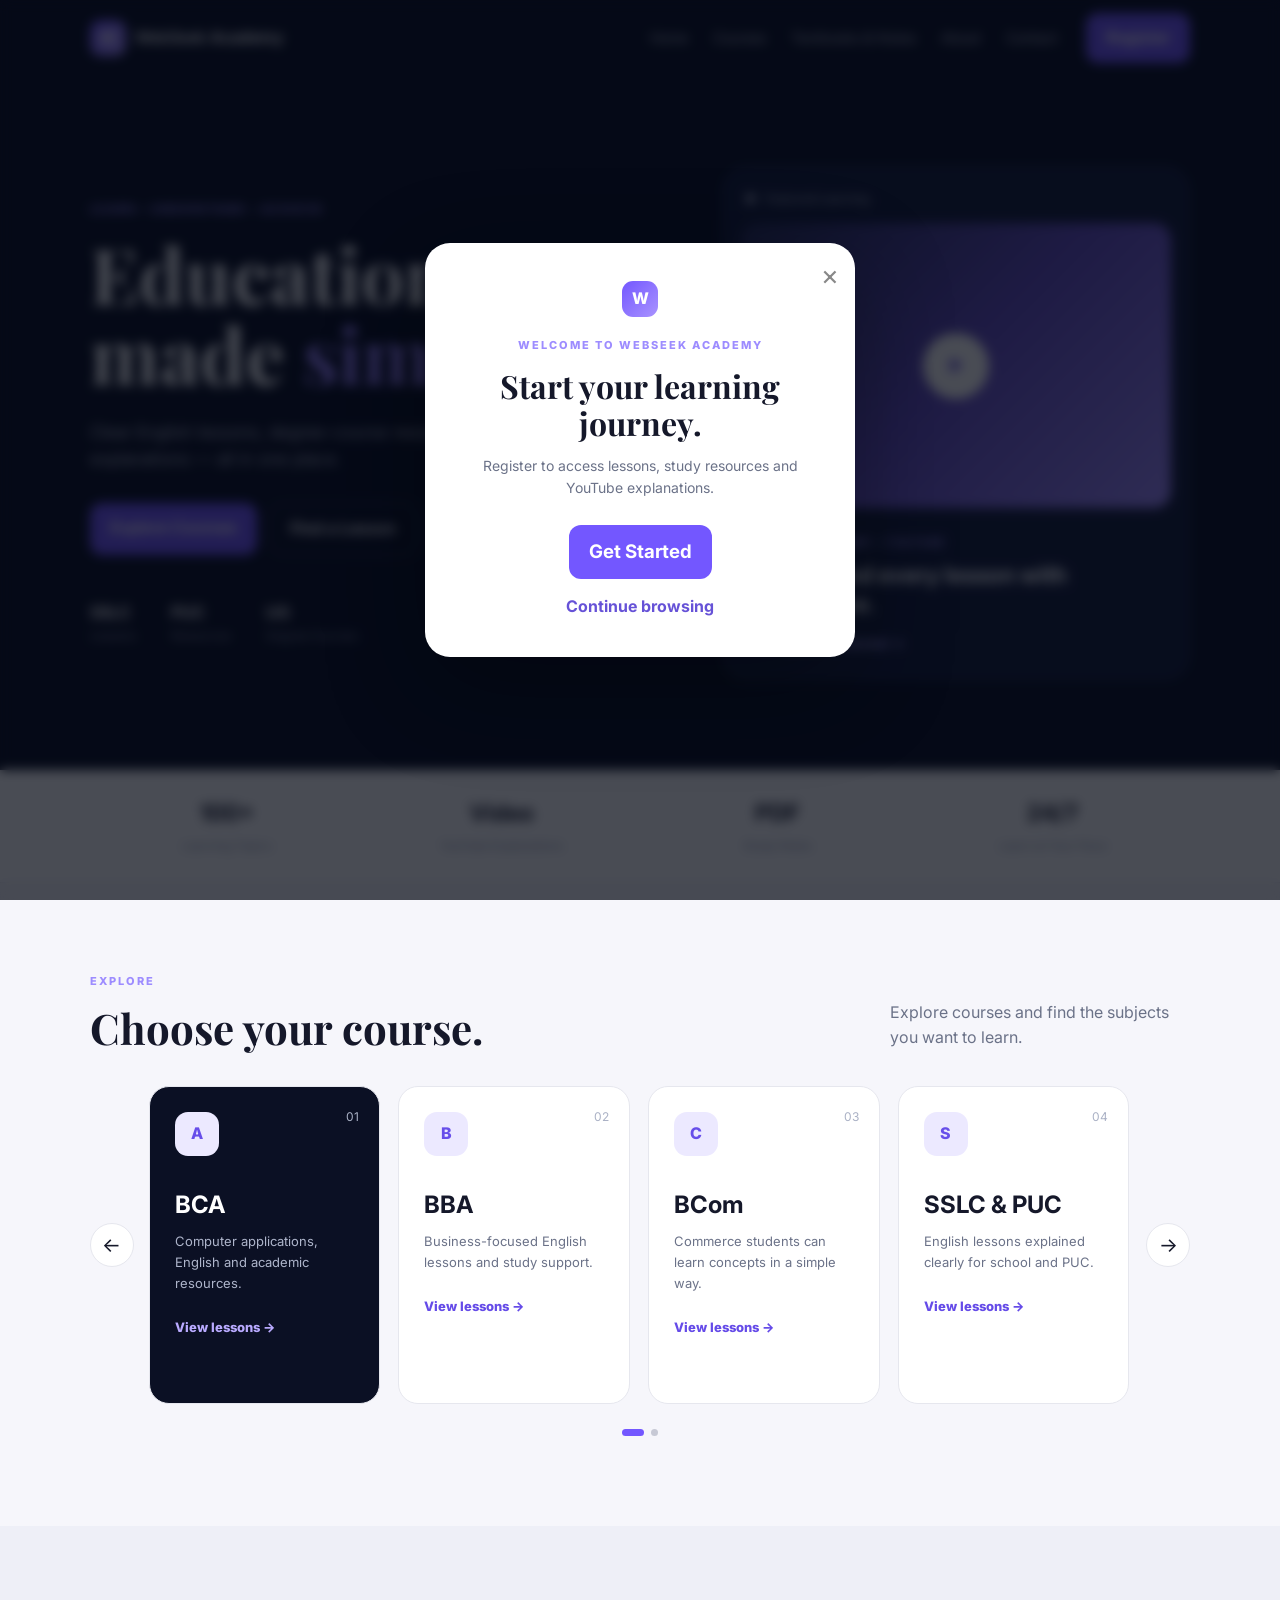
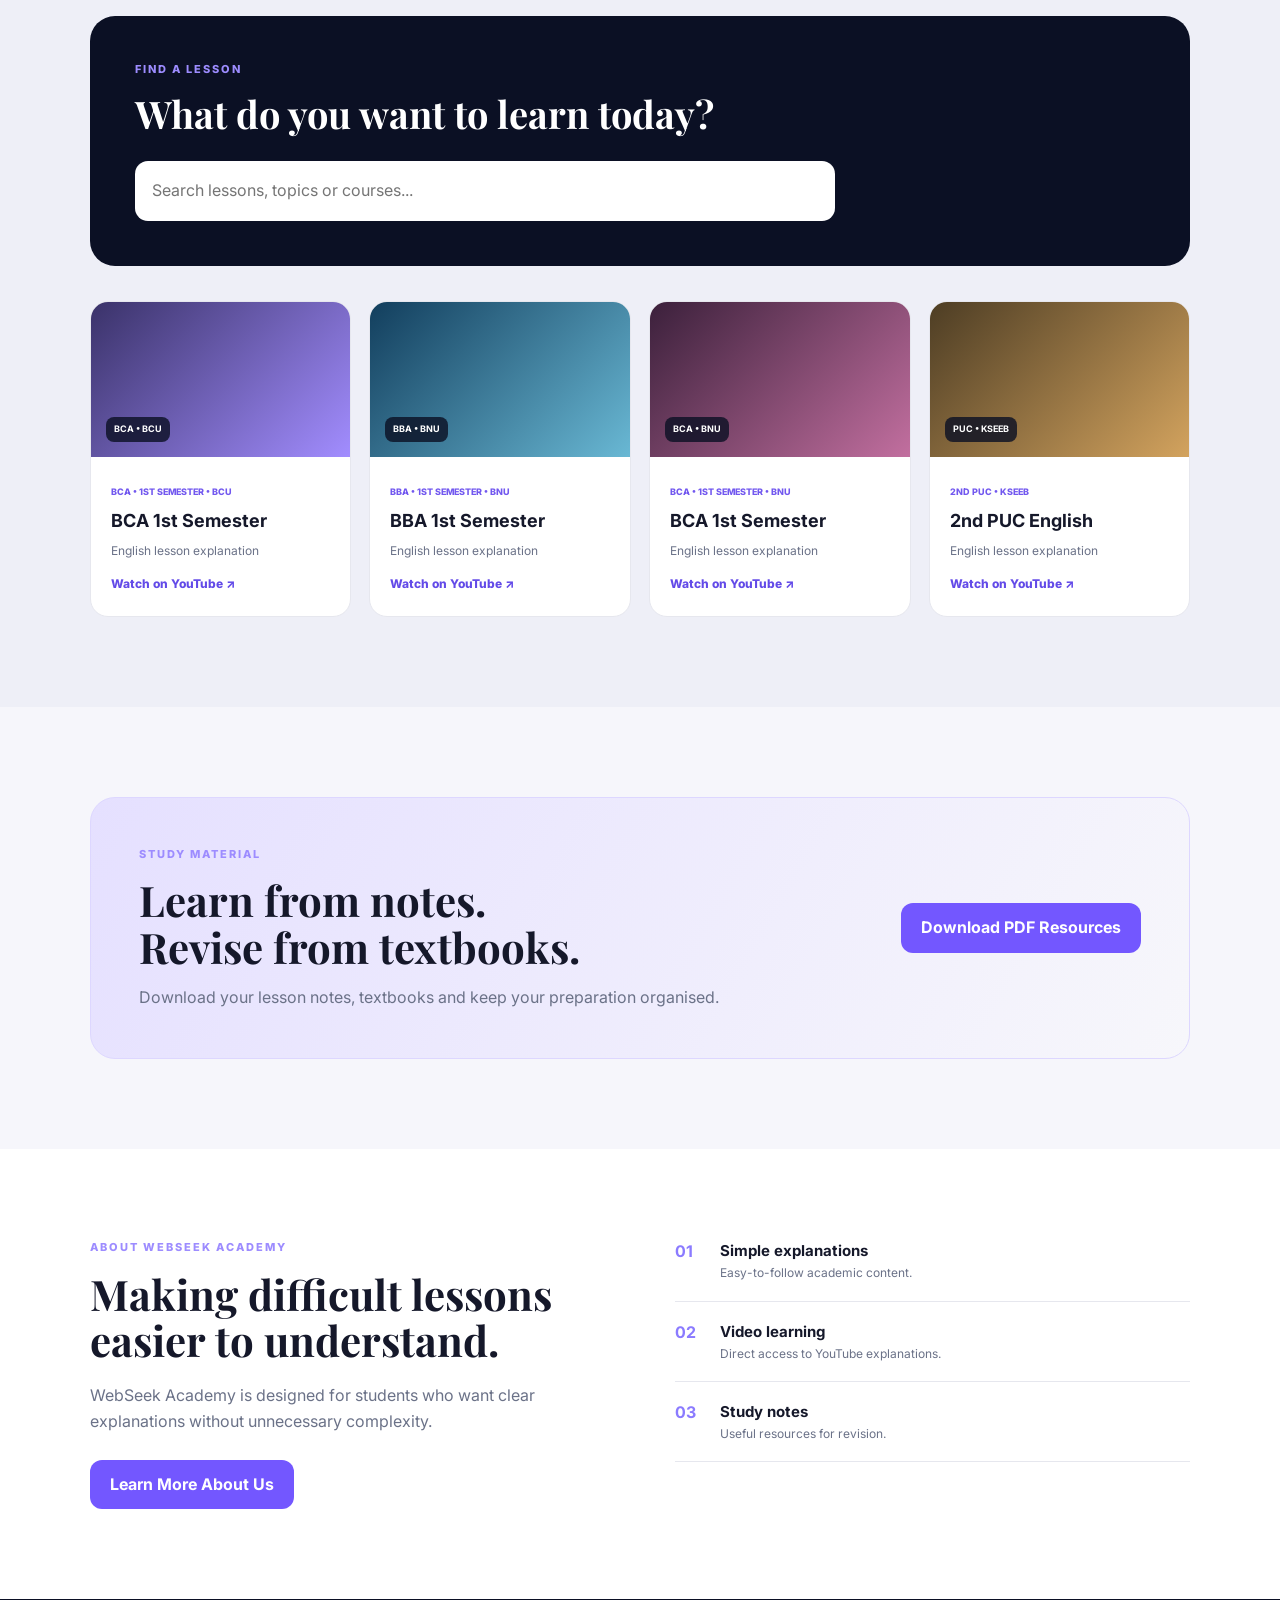
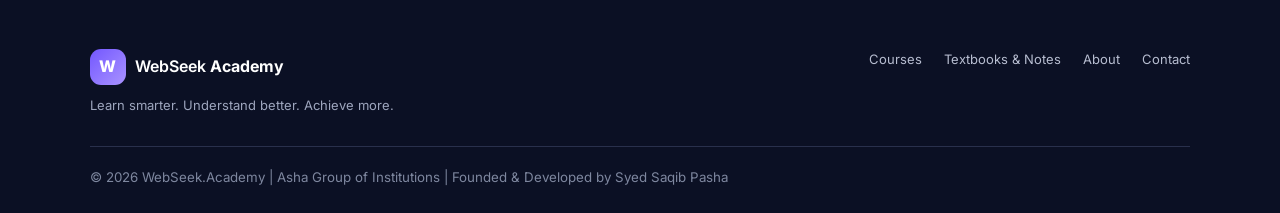
==== index.html @ 0ffb5d39 "added" ====
<!DOCTYPE html>
<html lang="en">
<head>
  <meta charset="UTF-8">
  <meta name="viewport" content="width=device-width, initial-scale=1.0">

  <title>WebSeek Academy | Learn Smarter</title>

  <meta
    name="description"
    content="WebSeek Academy - simplified English lessons, courses, notes and video explanations."
  >

  <link rel="preconnect" href="https://fonts.googleapis.com">
  <link rel="preconnect" href="https://fonts.gstatic.com" crossorigin>

  <link
    href="https://fonts.googleapis.com/css2?family=Inter:wght@400;500;600;700;800&family=Playfair+Display:wght@700&display=swap"
    rel="stylesheet"
  >

  <link rel="stylesheet" href="style.css">
</head>

<body>

  <!-- =========================
       REGISTRATION POPUP
  ========================== -->

  <div class="modal" id="registerModal">

    <div class="modal-box">

      <button class="close" id="closeModal">×</button>

      <div class="logo-mark modal-logo">W</div>

      <p class="eyebrow">WELCOME TO WEBSEEK ACADEMY</p>

      <h2>Start your learning journey.</h2>

      <p>
        Register to access lessons, study resources
        and YouTube explanations.
      </p>

     <a
    href="https://forms.gle/DsPG3nHi7dz6tWBp7"
    target="_blank"
    rel="noopener noreferrer"
    class="btn nav-btn"
    id="navRegister"
><h3>
    Get Started</h3>
</a>
<br>
      <button
        class="text-btn"
        id="continueBtn"
      >
        Continue browsing
      </button>

    </div>

  </div>


  <!-- =========================
       NAVBAR
  ========================== -->

  <header class="navbar">

    <a class="brand" href="index.html">

      <span class="logo-mark">W</span>

      <span>
        WebSeek <b>Academy</b>
      </span>

    </a>

    <nav id="nav">

      <a href="index.html">Home</a>

      <a href="course.html">Courses</a>

      <a href="textbook.html">Textbooks & Notes</a>

     

      <a href="about.html">About</a>

      <a href="contact.html">Contact</a>

    </nav>
<a
    href="https://forms.gle/DsPG3nHi7dz6tWBp7"
    target="_blank"
    rel="noopener noreferrer"
    class="btn nav-btn"
    id="navRegister"
>
    Register
</a>

    <button
      class="menu"
      id="menu"
      aria-label="Open menu"
    >
      ☰
    </button>

  </header>


  <!-- =========================
       HERO
  ========================== -->

  <main>

    <section class="hero" id="home">

      <div class="hero-content">

        <p class="eyebrow">
          LEARN • UNDERSTAND • ACHIEVE
        </p>

        <h1>
          Education made
          <span>simple.</span>
        </h1>

        <p class="hero-text">
          Clear English lessons, degree-course resources,
          notes and video explanations — all in one place.
        </p>

        <div class="actions">

          <a
            class="btn primary"
            href="course.html"
          >
            Explore Courses
          </a>

          <a
            class="btn secondary"
            href="#lessons"
          >
            Find a Lesson
          </a>

        </div>

        <div class="trust">

          <div>
            <b>SSLC</b>
            <small>Lessons</small>
          </div>

          <div>
            <b>PUC</b>
            <small>Resources</small>
          </div>

          <div>
            <b>UG</b>
            <small>Degree Courses</small>
          </div>

        </div>

      </div>


      <div class="feature">

        <div class="feature-top">
          ● &nbsp; Featured Learning
        </div>

        <div class="video">

          <a
            href="https://youtube.com/@webseek.academy"
            target="_blank"
            rel="noopener noreferrer"
            class="play-button"
          >
            ▶
          </a>

        </div>

        <div class="feature-info">

          <small>WEBSEEK ACADEMY • YOUTUBE</small>

          <h3>
            Understand every lesson
            with confidence.
          </h3>

          <a
            href="https://youtube.com/@webseek.academy"
            target="_blank"
            rel="noopener noreferrer"
          >
            Visit YouTube channel →
          </a>

        </div>

      </div>

    </section>


    <!-- =========================
         STATISTICS
    ========================== -->

    <section class="stats">

      <div>
        <b>100+</b>
        <small>Learning Topics</small>
      </div>

      <div>
        <b>Video</b>
        <small>YouTube Explanations</small>
      </div>

      <div>
        <b>PDF</b>
        <small>Study Notes</small>
      </div>

      <div>
        <b>24/7</b>
        <small>Learn at Your Pace</small>
      </div>

    </section>


    <!-- =========================
         COURSES
    ========================== -->

    <section class="section" id="courses">

      <div class="heading">

        <div>

          <p class="eyebrow">EXPLORE</p>

          <h2>Choose your course.</h2>

        </div>

        <p>
          Explore courses and find the subjects
          you want to learn.
        </p>

      </div>


      <div class="course-wrapper">

        <button
          class="slider-btn"
          id="coursePrev"
          aria-label="Previous courses"
        >
          ←
        </button>


        <div
          class="course-slider"
          id="courseSlider"
        >


          <!-- COURSE 1 -->

          <article class="card dark">

            <i>01</i>

            <div class="icon">A</div>

            <h3>BCA</h3>

            <p>
              Computer applications, English
              and academic resources.
            </p>

            <a href="#lessons">
              View lessons →
            </a>

          </article>


          <!-- COURSE 2 -->

          <article class="card">

            <i>02</i>

            <div class="icon">B</div>

            <h3>BBA</h3>

            <p>
              Business-focused English lessons
              and study support.
            </p>

            <a href="#lessons">
              View lessons →
            </a>

          </article>


          <!-- COURSE 3 -->

          <article class="card">

            <i>03</i>

            <div class="icon">C</div>

            <h3>BCom</h3>

            <p>
              Commerce students can learn
              concepts in a simple way.
            </p>

            <a href="#lessons">
              View lessons →
            </a>

          </article>


          <!-- COURSE 4 -->

          <article class="card">

            <i>04</i>

            <div class="icon">S</div>

            <h3>SSLC & PUC</h3>

            <p>
              English lessons explained clearly
              for school and PUC.
            </p>

            <a href="#lessons">
              View lessons →
            </a>

          </article>


          <!-- COURSE 5 -->

          <article class="card">

            <i>05</i>

            <div class="icon">B</div>

            <h3>BSc</h3>

            <p>
              Science degree English lessons
              and academic resources.
            </p>

            <a href="#lessons">
              View lessons →
            </a>

          </article>


          <!-- COURSE 6 -->

          <article class="card">

            <i>06</i>

            <div class="icon">A</div>

            <h3>BA</h3>

            <p>
              English lessons and useful
              resources for BA students.
            </p>

            <a href="#lessons">
              View lessons →
            </a>

          </article>


          <!-- COURSE 7 -->

          <article class="card">

            <i>07</i>

            <div class="icon">E</div>

            <h3>Degree English</h3>

            <p>
              Simplified English lessons for
              undergraduate students.
            </p>

            <a href="#lessons">
              View lessons →
            </a>

          </article>


          <!-- COURSE 8 -->

          <article class="card">

            <i>08</i>

            <div class="icon">C</div>

            <h3>Computer Science</h3>

            <p>
              Computer science concepts explained
              in a simple and practical way.
            </p>

            <a href="#lessons">
              View lessons →
            </a>

          </article>


        </div>


        <button
          class="slider-btn"
          id="courseNext"
          aria-label="Next courses"
        >
          →
        </button>

      </div>


      <div
        class="slider-dots"
        id="courseDots"
      ></div>

    </section>


    <!-- =========================
         LESSONS
    ========================== -->

    <section
      class="section search-section"
      id="lessons"
    >

      <div class="search-box">

        <p class="eyebrow">FIND A LESSON</p>

        <h2>
          What do you want to learn today?
        </h2>

        <input
          id="search"
          type="search"
          placeholder="Search lessons, topics or courses..."
        >

      </div>


      <div
        class="lesson-grid"
        id="lessonGrid"
      >


        <!-- LESSON 1 -->

        <article
          class="lesson"
          data-search="bca 1st semester bcu english"
        >

          <div class="thumb one">
            <b>BCA • BCU</b>
          </div>

          <div class="lesson-body">

            <small>BCA • 1ST SEMESTER • BCU</small>

            <h3>BCA 1st Semester</h3>

            <p>English lesson explanation</p>

            <button
              class="watch"
              data-url="https://youtu.be/IMhiLTQSR0o"
            >
              Watch on YouTube ↗
            </button>

          </div>

        </article>


        <!-- LESSON 2 -->

        <article
          class="lesson"
          data-search="bba 1st semester bnu english"
        >

          <div class="thumb two">
            <b>BBA • BNU</b>
          </div>

          <div class="lesson-body">

            <small>BBA • 1ST SEMESTER • BNU</small>

            <h3>BBA 1st Semester</h3>

            <p>English lesson explanation</p>

            <button
              class="watch"
              data-url="https://youtu.be/Vb0N055yg0I"
            >
              Watch on YouTube ↗
            </button>

          </div>

        </article>


        <!-- LESSON 3 -->

        <article
          class="lesson"
          data-search="bca 1st semester bnu english"
        >

          <div class="thumb three">
            <b>BCA • BNU</b>
          </div>

          <div class="lesson-body">

            <small>BCA • 1ST SEMESTER • BNU</small>

            <h3>BCA 1st Semester</h3>

            <p>English lesson explanation</p>

            <button
              class="watch"
              data-url="https://youtu.be/CpfjfRoqFe4"
            >
              Watch on YouTube ↗
            </button>

          </div>

        </article>


        <!-- LESSON 4 -->

        <article
          class="lesson"
          data-search="2nd puc kseeb english"
        >

          <div class="thumb four">
            <b>PUC • KSEEB</b>
          </div>

          <div class="lesson-body">

            <small>2ND PUC • KSEEB</small>

            <h3>2nd PUC English</h3>

            <p>English lesson explanation</p>

            <button
              class="watch"
              data-url="https://youtu.be/MWErKgxCLXE"
            >
              Watch on YouTube ↗
            </button>

          </div>

        </article>


        <!-- LESSON 5 -->

        <article
          class="lesson extra-lesson"
          data-search="bca bcu english lesson"
        >

          <div class="thumb one">
            <b>BCA • BCU</b>
          </div>

          <div class="lesson-body">

            <small>BCA • BCU</small>

            <h3>BCA English Lesson</h3>

            <p>Lesson explanation</p>

            <button
              class="watch"
              data-url="PASTE-YOUR-YOUTUBE-LINK-HERE"
            >
              Watch on YouTube ↗
            </button>

          </div>

        </article>


        <!-- LESSON 6 -->

        <article
          class="lesson extra-lesson"
          data-search="bba bnu english lesson"
        >

          <div class="thumb two">
            <b>BBA • BNU</b>
          </div>

          <div class="lesson-body">

            <small>BBA • BNU</small>

            <h3>BBA English Lesson</h3>

            <p>Lesson explanation</p>

            <button
              class="watch"
              data-url="PASTE-YOUR-YOUTUBE-LINK-HERE"
            >
              Watch on YouTube ↗
            </button>

          </div>

        </article>


        <!-- LESSON 7 -->

        <article
          class="lesson extra-lesson"
          data-search="bca bnu english lesson"
        >

          <div class="thumb three">
            <b>BCA • BNU</b>
          </div>

          <div class="lesson-body">

            <small>BCA • BNU</small>

            <h3>BCA English Lesson</h3>

            <p>Lesson explanation</p>

            <button
              class="watch"
              data-url="PASTE-YOUR-YOUTUBE-LINK-HERE"
            >
              Watch on YouTube ↗
            </button>

          </div>

        </article>


        <!-- LESSON 8 -->

        <article
          class="lesson extra-lesson"
          data-search="bcom commerce english"
        >

          <div class="thumb four">
            <b>BCOM</b>
          </div>

          <div class="lesson-body">

            <small>BCOM • ENGLISH</small>

            <h3>BCom English Lesson</h3>

            <p>Commerce English explanation</p>

            <button
              class="watch"
              data-url="PASTE-YOUR-YOUTUBE-LINK-HERE"
            >
              Watch on YouTube ↗
            </button>

          </div>

        </article>


        <!-- LESSON 9 -->

        <article
          class="lesson extra-lesson"
          data-search="sslc kseeb english lesson"
        >

          <div class="thumb one">
            <b>SSLC</b>
          </div>

          <div class="lesson-body">

            <small>SSLC • KSEEB</small>

            <h3>SSLC English Lesson</h3>

            <p>English lesson explanation</p>

            <button
              class="watch"
              data-url="PASTE-YOUR-YOUTUBE-LINK-HERE"
            >
              Watch on YouTube ↗
            </button>

          </div>

        </article>


        <!-- LESSON 10 -->

        <article
          class="lesson extra-lesson"
          data-search="puc kseeb english"
        >

          <div class="thumb two">
            <b>PUC</b>
          </div>

          <div class="lesson-body">

            <small>PUC • KSEEB</small>

            <h3>PUC English Lesson</h3>

            <p>Prose and poetry explanation</p>

            <button
              class="watch"
              data-url="PASTE-YOUR-YOUTUBE-LINK-HERE"
            >
              Watch on YouTube ↗
            </button>

          </div>

        </article>


        <!-- LESSON 11 -->

        <article
          class="lesson extra-lesson"
          data-search="degree english communication skills"
        >

          <div class="thumb three">
            <b>DEGREE</b>
          </div>

          <div class="lesson-body">

            <small>DEGREE • ENGLISH</small>

            <h3>Communication Skills</h3>

            <p>Concept explanation</p>

            <button
              class="watch"
              data-url="PASTE-YOUR-YOUTUBE-LINK-HERE"
            >
              Watch on YouTube ↗
            </button>

          </div>

        </article>


        <!-- LESSON 12 -->

        <article
          class="lesson extra-lesson"
          data-search="degree english poetry bca bba bcom"
        >

          <div class="thumb four">
            <b>ENGLISH</b>
          </div>

          <div class="lesson-body">

            <small>DEGREE • ENGLISH</small>

            <h3>English Poetry</h3>

            <p>Poem explanation</p>

            <button
              class="watch"
              data-url="PASTE-YOUR-YOUTUBE-LINK-HERE"
            >
              Watch on YouTube ↗
            </button>

          </div>

        </article>


      </div>


      <p
        class="no-results"
        id="noResults"
      >
        No lesson found. Try another search.
      </p>

    </section>


    <!-- =========================
         NOTES
    ========================== -->

    <section
      class="section"
      id="notes"
    >

      <div class="notes">

        <div>

          <p class="eyebrow">STUDY MATERIAL</p>

          <h2>
            Learn from notes. 
            <br>
            Revise from textbooks.
          </h2>

          <p>
            Download your lesson notes, textbooks and
            keep your preparation organised.
          </p>

        </div>
<a href="textbook.html">
        <button
          class="btn primary"
          
        >
          Download  PDF Resources
        </button>
</a>
      </div>

    </section>


    <!-- =========================
         ABOUT PREVIEW
    ========================== -->

    <section class="section about-preview">

      <div>

        <p class="eyebrow">ABOUT WEBSEEK ACADEMY</p>

        <h2>
          Making difficult lessons
          easier to understand.
        </h2>

        <p>
          WebSeek Academy is designed for students
          who want clear explanations without
          unnecessary complexity.
        </p>

        <a
          href="about.html"
          class="btn primary"
        >
          Learn More About Us
        </a>

      </div>

      <div class="points">

        <div>
          <b>01</b>
          <strong>Simple explanations</strong>
          <span>Easy-to-follow academic content.</span>
        </div>

        <div>
          <b>02</b>
          <strong>Video learning</strong>
          <span>Direct access to YouTube explanations.</span>
        </div>

        <div>
          <b>03</b>
          <strong>Study notes</strong>
          <span>Useful resources for revision.</span>
        </div>

      </div>

    </section>

  </main>


  <!-- =========================
       FOOTER
  ========================== -->

  <footer>

    <div>

      <a
        class="brand"
        href="index.html"
      >

        <span class="logo-mark">W</span>

        <span>
          WebSeek <b>Academy</b>
        </span>

      </a>

      <p>
        Learn smarter.
        Understand better.
        Achieve more.
      </p>

    </div>


    <div class="footer-links">

      <a href="course.html">Courses</a>

      <a href="textbook.html">Textbooks & Notes</a>

     

      <a href="about.html">About</a>

      <a href="contact.html">Contact</a>

    </div>


    <small>
     © 2026 WebSeek.Academy | Asha Group of Institutions | Founded & Developed by Syed Saqib Pasha
    </small>



  <script src="script.js"></script>

</body>
</html>
---- style.css ----
/* ==========================================
   WEBSEEK ACADEMY
   COMPLETE STYLESHEET
========================================== */

* {
  box-sizing: border-box;
  margin: 0;
  padding: 0;
}

:root {
  --navy: #0b1024;
  --purple: #7357ff;
  --light: #f6f6fb;
  --white: #ffffff;
  --text: #15182a;
  --muted: #6b7288;
  --line: #e6e7ee;
}

html {
  scroll-behavior: smooth;
}

body {
  font-family: "Inter", Arial, sans-serif;
  color: var(--text);
  background: var(--light);
  line-height: 1.6;
}

a {
  text-decoration: none;
  color: inherit;
}

button,
input,
textarea {
  font: inherit;
}


/* ==========================================
   BUTTONS
========================================== */

.btn {
  border: 0;
  border-radius: 12px;
  padding: 12px 20px;
  font-weight: 700;
  cursor: pointer;
  display: inline-block;
}

.primary {
  background: var(--purple);
  color: white;
}

.primary:hover {
  background: #6347ed;
}

.secondary {
  border: 1px solid #505a78;
  color: white;
}

.full {
  width: 100%;
}


/* ==========================================
   LOGO
========================================== */

.logo-mark {
  width: 36px;
  height: 36px;
  border-radius: 11px;
  background: linear-gradient(135deg, #7357ff, #a993ff);
  display: grid;
  place-items: center;
  color: white;
  font-weight: 800;
  flex-shrink: 0;
}


/* ==========================================
   NAVBAR
========================================== */

.navbar {
  height: 76px;
  background: var(--navy);
  color: white;
  display: flex;
  align-items: center;
  padding: 0 7%;
  gap: 28px;
  position: sticky;
  top: 0;
  z-index: 20;
}

.brand {
  display: flex;
  align-items: center;
  gap: 9px;
  font-weight: 600;
  margin-right: auto;
}

.navbar nav {
  display: flex;
  gap: 25px;
  color: #c6cada;
  font-size: 14px;
}

.navbar nav a:hover {
  color: white;
}

.nav-btn {
  background: var(--purple);
  color: white;
}

.menu {
  display: none;
  background: none;
  border: 0;
  color: white;
  font-size: 25px;
  cursor: pointer;
}


/* ==========================================
   EYEBROW
========================================== */

.eyebrow {
  font-size: 11px;
  letter-spacing: 2px;
  font-weight: 800;
  color: #9d8cff;
  margin-bottom: 14px;
}


/* ==========================================
   HERO
========================================== */

.hero {
  background: var(--navy);
  color: white;
  min-height: 650px;
  padding: 90px 7%;
  display: grid;
  grid-template-columns: 1.1fr 0.9fr;
  gap: 60px;
  align-items: center;
}

.hero h1 {
  font-family: "Playfair Display", Georgia, serif;
  font-size: clamp(48px, 6vw, 78px);
  line-height: 1.05;
}

.hero h1 span {
  color: #9b84ff;
}

.hero-text {
  color: #b9bfd1;
  max-width: 580px;
  margin: 25px 0 30px;
  font-size: 17px;
}

.actions {
  display: flex;
  gap: 12px;
  flex-wrap: wrap;
}

.trust {
  display: flex;
  gap: 35px;
  margin-top: 45px;
}

.trust div {
  display: flex;
  flex-direction: column;
}

.trust small {
  color: #8d95ac;
  font-size: 12px;
}


/* ==========================================
   FEATURE CARD
========================================== */

.feature {
  background: #151d3c;
  border: 1px solid #2b3558;
  border-radius: 24px;
  padding: 18px;
}

.feature-top {
  color: #c7ccdd;
  font-size: 12px;
  padding: 4px 4px 15px;
}

.video {
  height: 285px;
  border-radius: 17px;
  background: linear-gradient(
    135deg,
    #282e58,
    #654fc5,
    #a18cff
  );
  display: grid;
  place-items: center;
}

.play-button {
  background: white;
  color: #6049df;
  width: 66px;
  height: 66px;
  border-radius: 50%;
  display: grid;
  place-items: center;
  transition: 0.2s;
}

.play-button:hover {
  transform: scale(1.08);
}

.feature-info {
  padding: 20px 4px 5px;
}

.feature-info small {
  color: #a996ff;
  font-weight: 800;
  font-size: 10px;
  letter-spacing: 1.5px;
}

.feature-info h3 {
  font-size: 23px;
  line-height: 1.25;
  margin: 7px 0 12px;
}

.feature-info a {
  color: #b9aaff;
  font-size: 13px;
  font-weight: 700;
}


/* ==========================================
   STATISTICS
========================================== */

.stats {
  background: white;
  padding: 25px 7%;
  display: grid;
  grid-template-columns: repeat(4, 1fr);
  text-align: center;
  border-bottom: 1px solid var(--line);
}

.stats div {
  border-right: 1px solid var(--line);
}

.stats div:last-child {
  border: 0;
}

.stats b {
  display: block;
  font-size: 23px;
}

.stats small {
  color: #8d95ac;
  font-size: 12px;
}


/* ==========================================
   GENERAL SECTIONS
========================================== */

.section {
  padding: 90px 7%;
}

.heading {
  display: flex;
  justify-content: space-between;
  align-items: end;
  margin-bottom: 35px;
  gap: 30px;
}

.heading h2,
.about-preview h2,
.notes h2 {
  font-family: "Playfair Display", Georgia, serif;
  font-size: 42px;
  line-height: 1.1;
}

.heading > p {
  color: var(--muted);
  max-width: 300px;
}


/* ==========================================
   COURSE SLIDER
========================================== */

.course-wrapper {
  display: flex;
  align-items: center;
  gap: 15px;
}

.course-slider {
  display: flex;
  gap: 18px;
  overflow-x: auto;
  scroll-behavior: smooth;
  scrollbar-width: none;
  flex: 1;
  scroll-snap-type: x mandatory;
}

.course-slider::-webkit-scrollbar {
  display: none;
}

.course-slider .card {
  flex: 0 0 calc(25% - 14px);
  scroll-snap-align: start;
}

.slider-btn {
  width: 44px;
  height: 44px;
  min-width: 44px;
  border-radius: 50%;
  border: 1px solid var(--line);
  background: white;
  color: var(--text);
  font-size: 20px;
  cursor: pointer;
  display: grid;
  place-items: center;
  transition: 0.2s;
}

.slider-btn:hover {
  background: var(--navy);
  color: white;
}

.slider-dots {
  display: flex;
  justify-content: center;
  gap: 7px;
  margin-top: 25px;
}

.slider-dot {
  width: 7px;
  height: 7px;
  border-radius: 50%;
  background: #c7c9d5;
}

.slider-dot.active {
  width: 22px;
  border-radius: 10px;
  background: var(--purple);
}


/* ==========================================
   COURSE CARDS
========================================== */

.card {
  background: white;
  border: 1px solid var(--line);
  border-radius: 20px;
  padding: 25px;
  min-height: 260px;
  position: relative;
  transition: 0.25s;
}

.card:hover {
  transform: translateY(-5px);
  box-shadow: 0 18px 40px rgba(18, 22, 45, 0.08);
}

.card.dark {
  background: var(--navy);
  color: white;
}

.card i {
  position: absolute;
  right: 20px;
  top: 20px;
  color: #aab1c5;
  font-size: 12px;
  font-style: normal;
}

.icon {
  width: 44px;
  height: 44px;
  border-radius: 13px;
  background: #ece9ff;
  color: #674eea;
  display: grid;
  place-items: center;
  font-weight: 800;
  margin-bottom: 30px;
}

.card h3 {
  font-size: 24px;
  margin-bottom: 7px;
}

.card p {
  color: var(--muted);
  font-size: 13px;
  margin-bottom: 20px;
}

.card.dark p {
  color: #aeb5cb;
}

.card a {
  color: #654be8;
  font-size: 13px;
  font-weight: 800;
}

.card.dark a {
  color: #b9aaff;
}


/* ==========================================
   SEARCH SECTION
========================================== */

.search-section {
  background: #eeeff7;
}

.search-box {
  background: var(--navy);
  color: white;
  border-radius: 25px;
  padding: 45px;
  margin-bottom: 35px;
}

.search-box h2 {
  font-family: "Playfair Display", Georgia, serif;
  font-size: 38px;
  line-height: 1.15;
  margin-bottom: 25px;
}

.search-box input {
  width: 100%;
  max-width: 700px;
  border: 0;
  outline: 0;
  border-radius: 13px;
  padding: 17px;
  color: var(--text);
}


/* ==========================================
   LESSON GRID
========================================== */

.lesson-grid {
  display: grid;
  grid-template-columns: repeat(4, 1fr);
  gap: 18px;
}

.lesson {
  background: white;
  border: 1px solid var(--line);
  border-radius: 18px;
  overflow: hidden;
  transition: 0.25s;
}

.lesson:hover {
  transform: translateY(-5px);
  box-shadow: 0 18px 40px rgba(18, 22, 45, 0.08);
}

.extra-lesson {
  display: none;
}

.thumb {
  height: 155px;
  padding: 15px;
  display: flex;
  align-items: flex-end;
}

.thumb b {
  background: rgba(11, 16, 36, 0.8);
  color: white;
  border-radius: 8px;
  padding: 5px 8px;
  font-size: 9px;
}

.one {
  background: linear-gradient(135deg, #3a3269, #a28dff);
}

.two {
  background: linear-gradient(135deg, #123e5d, #69b8d4);
}

.three {
  background: linear-gradient(135deg, #3b203b, #c26f9f);
}

.four {
  background: linear-gradient(135deg, #4d3d24, #d3a35e);
}

.lesson-body {
  padding: 20px;
}

.lesson-body small {
  color: #7258ef;
  font-weight: 800;
  font-size: 9px;
}

.lesson-body h3 {
  font-size: 18px;
  margin: 5px 0;
}

.lesson-body p {
  font-size: 12px;
  color: var(--muted);
}

.watch {
  border: 0;
  background: none;
  color: #634be8;
  font-size: 12px;
  font-weight: 800;
  cursor: pointer;
  padding-top: 14px;
}

.no-results {
  display: none;
  text-align: center;
  color: var(--muted);
  padding: 30px;
}


/* ==========================================
   NOTES
========================================== */

.notes {
  background: linear-gradient(
    120deg,
    #e5e0ff,
    #f7f7fb
  );
  border: 1px solid #ddd7ff;
  border-radius: 25px;
  padding: 48px;
  display: flex;
  justify-content: space-between;
  align-items: center;
  gap: 30px;
}

.notes h2 {
  max-width: 600px;
}

.notes p:not(.eyebrow) {
  color: var(--muted);
  margin-top: 15px;
}


/* ==========================================
   ABOUT PREVIEW
========================================== */

.about-preview {
  background: white;
  display: grid;
  grid-template-columns: 1fr 1fr;
  gap: 70px;
}

.about-preview > div:first-child > p:not(.eyebrow) {
  color: var(--muted);
  margin: 20px 0 25px;
  max-width: 600px;
}

.points {
  display: flex;
  flex-direction: column;
  gap: 18px;
}

.points div {
  border-bottom: 1px solid var(--line);
  padding-bottom: 18px;
  display: grid;
  grid-template-columns: 45px 1fr;
}

.points b {
  grid-row: span 2;
  color: #8b7bff;
}

.points strong {
  font-size: 15px;
}

.points span {
  color: var(--muted);
  font-size: 12px;
}


/* ==========================================
   FOOTER
========================================== */

footer {
  background: var(--navy);
  color: white;
  padding: 50px 7% 25px;
  display: grid;
  grid-template-columns: 1fr auto;
  gap: 30px;
}

footer p {
  color: #9ea6be;
  font-size: 13px;
  margin-top: 10px;
}

.footer-links {
  display: flex;
  gap: 22px;
  color: #b7bdd0;
  font-size: 13px;
}

.footer-links a:hover {
  color: white;
}

footer > small {
  grid-column: 1 / -1;
  border-top: 1px solid #29304c;
  padding-top: 20px;
  color: #7e879f;
}


/* ==========================================
   REGISTRATION MODAL
========================================== */

.modal {
  position: fixed;
  inset: 0;
  background: rgba(4, 7, 19, 0.72);
  backdrop-filter: blur(6px);
  z-index: 50;
  display: grid;
  place-items: center;
  padding: 20px;
}

.modal-box {
  background: white;
  border-radius: 25px;
  padding: 38px;
  max-width: 430px;
  width: 100%;
  text-align: center;
  position: relative;
  box-shadow: 0 30px 100px rgba(0, 0, 0, 0.3);
}

.modal-logo {
  margin: 0 auto 20px;
}

.modal-box h2 {
  font-family: "Playfair Display", Georgia, serif;
  font-size: 32px;
  line-height: 1.15;
}

.modal-box > p:not(.eyebrow) {
  color: var(--muted);
  font-size: 14px;
  margin: 13px 0 25px;
}

.close {
  position: absolute;
  right: 16px;
  top: 10px;
  border: 0;
  background: none;
  font-size: 28px;
  color: #888;
  cursor: pointer;
}

.text-btn {
  border: 0;
  background: none;
  color: #6652d7;
  font-weight: 700;
  margin-top: 15px;
  cursor: pointer;
}


/* ==========================================
   INNER PAGES
========================================== */

.page-hero {
  background: var(--navy);
  color: white;
  padding: 100px 7%;
  text-align: center;
}

.page-hero h1 {
  font-family: "Playfair Display", Georgia, serif;
  font-size: clamp(45px, 6vw, 70px);
  line-height: 1.05;
  max-width: 850px;
  margin: auto;
}

.page-hero h1 span {
  color: #9b84ff;
}

.page-hero > p:last-child {
  max-width: 650px;
  margin: 25px auto 0;
  color: #b9bfd1;
  font-size: 16px;
}


/* ==========================================
   ABOUT PAGE
========================================== */

.about-page {
  background: white;
  display: grid;
  grid-template-columns: 1fr 1fr;
  gap: 70px;
}

.about-page h2 {
  font-family: "Playfair Display", Georgia, serif;
  font-size: 45px;
  line-height: 1.1;
}

.about-page > div:last-child {
  color: var(--muted);
}

.about-page > div:last-child p {
  margin-bottom: 18px;
}

.offer-section {
  background: var(--light);
}

.about-cards {
  display: grid;
  grid-template-columns: repeat(4, 1fr);
  gap: 18px;
}

.mission {
  background: white;
}

.mission-box {
  background: var(--navy);
  color: white;
  border-radius: 25px;
  padding: 60px;
  text-align: center;
}

.mission-box h2 {
  font-family: "Playfair Display", Georgia, serif;
  font-size: clamp(35px, 5vw, 55px);
  line-height: 1.1;
  max-width: 750px;
  margin: auto;
}

.mission-box p:not(.eyebrow) {
  color: #b9bfd1;
  max-width: 650px;
  margin: 20px auto 30px;
}


/* ==========================================
   CONTACT PAGE
========================================== */

.contact-section {
  background: white;
  display: grid;
  grid-template-columns: 1fr 1fr;
  gap: 70px;
}

.contact-info h2 {
  font-family: "Playfair Display", Georgia, serif;
  font-size: 48px;
  line-height: 1.1;
}

.contact-info > p:not(.eyebrow) {
  color: var(--muted);
  margin: 20px 0 35px;
  max-width: 520px;
}

.contact-details {
  display: flex;
  flex-direction: column;
  gap: 22px;
}

.contact-details > div {
  display: flex;
  align-items: center;
  gap: 15px;
}

.contact-icon {
  width: 45px;
  height: 45px;
  border-radius: 13px;
  background: #ece9ff;
  color: #674eea;
  display: grid;
  place-items: center;
  font-weight: 800;
  flex-shrink: 0;
}

.contact-details div div {
  display: flex;
  flex-direction: column;
}

.contact-details small {
  color: #7258ef;
  font-size: 9px;
  font-weight: 800;
  letter-spacing: 1px;
}

.contact-details strong {
  font-size: 14px;
}


/* CONTACT FORM */

.contact-form {
  background: var(--light);
  border: 1px solid var(--line);
  border-radius: 25px;
  padding: 35px;
}

.contact-form form {
  display: flex;
  flex-direction: column;
}

.contact-form label {
  font-size: 12px;
  font-weight: 700;
  margin: 14px 0 7px;
}

.contact-form input,
.contact-form textarea {
  width: 100%;
  border: 1px solid var(--line);
  border-radius: 12px;
  padding: 14px;
  outline: none;
  background: white;
  color: var(--text);
  resize: vertical;
}

.contact-form input:focus,
.contact-form textarea:focus {
  border-color: var(--purple);
}

.contact-form button {
  margin-top: 22px;
}


/* ==========================================
   TABLET
========================================== */

@media (max-width: 1100px) {

  .course-slider .card {
    flex: 0 0 calc(33.333% - 12px);
  }

  .lesson-grid {
    grid-template-columns: repeat(2, 1fr);
  }

  .about-cards {
    grid-template-columns: repeat(2, 1fr);
  }

}


/* ==========================================
   TABLET / MOBILE
========================================== */

@media (max-width: 900px) {

  .navbar {
    padding: 0 5%;
  }

  .navbar nav {
    display: none;
    position: absolute;
    top: 76px;
    left: 0;
    right: 0;
    background: var(--navy);
    padding: 20px 5%;
    flex-direction: column;
    gap: 18px;
  }

  .navbar nav.open {
    display: flex;
  }

  .nav-btn {
    display: none;
  }

  .menu {
    display: block;
  }

  .hero {
    grid-template-columns: 1fr;
    padding: 65px 5%;
  }

  .stats {
    grid-template-columns: repeat(2, 1fr);
    gap: 18px;
  }

  .stats div:nth-child(2) {
    border: 0;
  }

  .heading,
  .notes {
    flex-direction: column;
    align-items: flex-start;
  }

  .about-preview,
  .about-page,
  .contact-section {
    grid-template-columns: 1fr;
    gap: 40px;
  }

  .course-slider .card {
    flex: 0 0 calc(50% - 9px);
  }

  .page-hero {
    padding: 75px 5%;
  }

  .mission-box {
    padding: 45px 25px;
  }

}


/* ==========================================
   MOBILE
========================================== */

@media (max-width: 560px) {

  .section {
    padding: 65px 5%;
  }

  .brand {
    font-size: 15px;
  }

  .logo-mark {
    width: 32px;
    height: 32px;
  }

  .hero h1 {
    font-size: 48px;
  }

  .hero-text {
    font-size: 15px;
  }

  .video {
    height: 210px;
  }

  .course-wrapper {
    gap: 8px;
  }

  .course-slider {
    gap: 12px;
  }

  .course-slider .card {
    flex: 0 0 85%;
  }

  .slider-btn {
    display: none;
  }

  .lesson-grid {
    grid-template-columns: 1fr;
  }

  .heading h2,
  .notes h2,
  .about-preview h2 {
    font-size: 34px;
  }

  .search-box {
    padding: 30px 22px;
  }

  .search-box h2 {
    font-size: 31px;
  }

  .notes {
    padding: 30px 24px;
  }

  .trust {
    gap: 20px;
  }

  footer {
    display: flex;
    flex-direction: column;
  }

  .footer-links {
    flex-wrap: wrap;
  }

  .modal-box {
    padding: 32px 24px;
  }

  .page-hero h1 {
    font-size: 45px;
  }

  .page-hero > p:last-child {
    font-size: 14px;
  }

  .about-page h2,
  .contact-info h2 {
    font-size: 36px;
  }

  .about-cards {
    grid-template-columns: 1fr;
  }

  .contact-form {
    padding: 25px 20px;
  }

  .mission-box {
    padding: 40px 22px;
  }

}


/* ==========================================
COURSES PAGE
========================================== */

.courses-hero {
padding-top: 90px;
padding-bottom: 90px;
}

.course-category {
background: var(--light);
}

.alternate-section {
background: white;
}

.course-section-heading {
display: flex;
justify-content: space-between;
align-items: end;
gap: 30px;
margin-bottom: 35px;
}

.course-section-heading h2 {
font-family: "Playfair Display", Georgia, serif;
font-size: 45px;
line-height: 1.1;
}

.course-section-heading > p {
color: var(--muted);
max-width: 330px;
}

/* COURSE PAGE CARDS */

.course-page-grid {
display: grid;
grid-template-columns: 1fr;
gap: 20px;
}

.course-page-grid.two-column {
grid-template-columns: repeat(2, 1fr);
}

.course-page-card {
background: white;
border: 1px solid var(--line);
border-radius: 22px;
padding: 32px;
min-height: 300px;
position: relative;
transition: 0.25s;
}

.course-page-card:hover {
transform: translateY(-6px);
box-shadow: 0 20px 45px rgba(18, 22, 45, 0.1);
}

.dark-course {
background: var(--navy);
color: white;
}

.course-number {
position: absolute;
top: 25px;
right: 25px;
font-size: 12px;
color: #aab1c5;
font-weight: 700;
}

.course-icon {
width: 52px;
height: 52px;
border-radius: 15px;
background: #ece9ff;
color: #674eea;
display: grid;
place-items: center;
font-weight: 800;
font-size: 19px;
margin-bottom: 25px;
}

.course-tag {
display: inline-block;
color: #7258ef;
font-size: 9px;
font-weight: 800;
letter-spacing: 1.3px;
margin-bottom: 7px;
}

.course-page-card h3 {
font-size: 28px;
margin-bottom: 8px;
}

.course-page-card p {
color: var(--muted);
font-size: 14px;
max-width: 500px;
margin-bottom: 22px;
}

.dark-course p {
color: #aeb5cb;
}

.course-page-card a {
color: #654be8;
font-size: 13px;
font-weight: 800;
}

.dark-course a {
color: #b9aaff;
}

/* UNIVERSITY HEADING */

.university-heading {
display: flex;
align-items: center;
gap: 15px;
margin: 55px 0 25px;
}

.university-heading > span {
background: var(--navy);
color: white;
border-radius: 12px;
padding: 10px 16px;
font-size: 13px;
font-weight: 800;
}

.university-heading > div {
color: var(--muted);
font-size: 14px;
}

.second-university {
margin-top: 75px;
}

/* UG COURSE GRID */

.ug-course-grid {
display: grid;
grid-template-columns: repeat(3, 1fr);
gap: 18px;
}

.ug-card {
background: white;
border: 1px solid var(--line);
border-radius: 20px;
padding: 25px;
transition: 0.25s;
}

.ug-card:hover {
transform: translateY(-5px);
box-shadow: 0 18px 40px rgba(18, 22, 45, 0.08);
}

.ug-card-top {
display: flex;
align-items: center;
justify-content: space-between;
}

.ug-card-top .course-icon {
margin-bottom: 20px;
}

.ug-card-top > span {
background: #f0effa;
color: #654be8;
padding: 5px 9px;
border-radius: 7px;
font-size: 9px;
font-weight: 800;
}

.ug-card h3 {
font-size: 25px;
margin-bottom: 4px;
}

.ug-card > p {
color: var(--muted);
font-size: 12px;
margin-bottom: 20px;
}

/* SEMESTER LIST */

.semester-list {
border-top: 1px solid var(--line);
}

.semester-list a {
display: flex;
justify-content: space-between;
align-items: center;
padding: 13px 0;
border-bottom: 1px solid var(--line);
color: var(--text);
font-size: 12px;
font-weight: 700;
transition: 0.2s;
}

.semester-list a:last-child {
border-bottom: 0;
}

.semester-list a:hover {
color: var(--purple);
padding-left: 5px;
}

/* CTA */

.course-cta {
background: var(--navy);
color: white;
margin: 0 7% 90px;
border-radius: 25px;
padding: 55px;
display: flex;
justify-content: space-between;
align-items: center;
gap: 30px;
}

.course-cta h2 {
font-family: "Playfair Display", Georgia, serif;
font-size: 45px;
line-height: 1.1;
}

.course-cta p:not(.eyebrow) {
color: #aeb5cb;
max-width: 600px;
margin-top: 15px;
}

/* TABLET */

@media (max-width: 1100px) {

.ug-course-grid {
grid-template-columns: repeat(2, 1fr);
}

}

/* MOBILE */

@media (max-width: 700px) {

.courses-hero {
padding-top: 70px;
padding-bottom: 70px;
}

.course-section-heading {
flex-direction: column;
align-items: flex-start;
}

.course-section-heading h2 {
font-size: 38px;
}

.course-page-grid.two-column {
grid-template-columns: 1fr;
}

.ug-course-grid {
grid-template-columns: 1fr;
}

.university-heading {
align-items: flex-start;
flex-direction: column;
gap: 8px;
}

.course-cta {
margin: 0 5% 65px;
padding: 35px 25px;
flex-direction: column;
align-items: flex-start;
}

.course-cta h2 {
font-size: 36px;
}

}
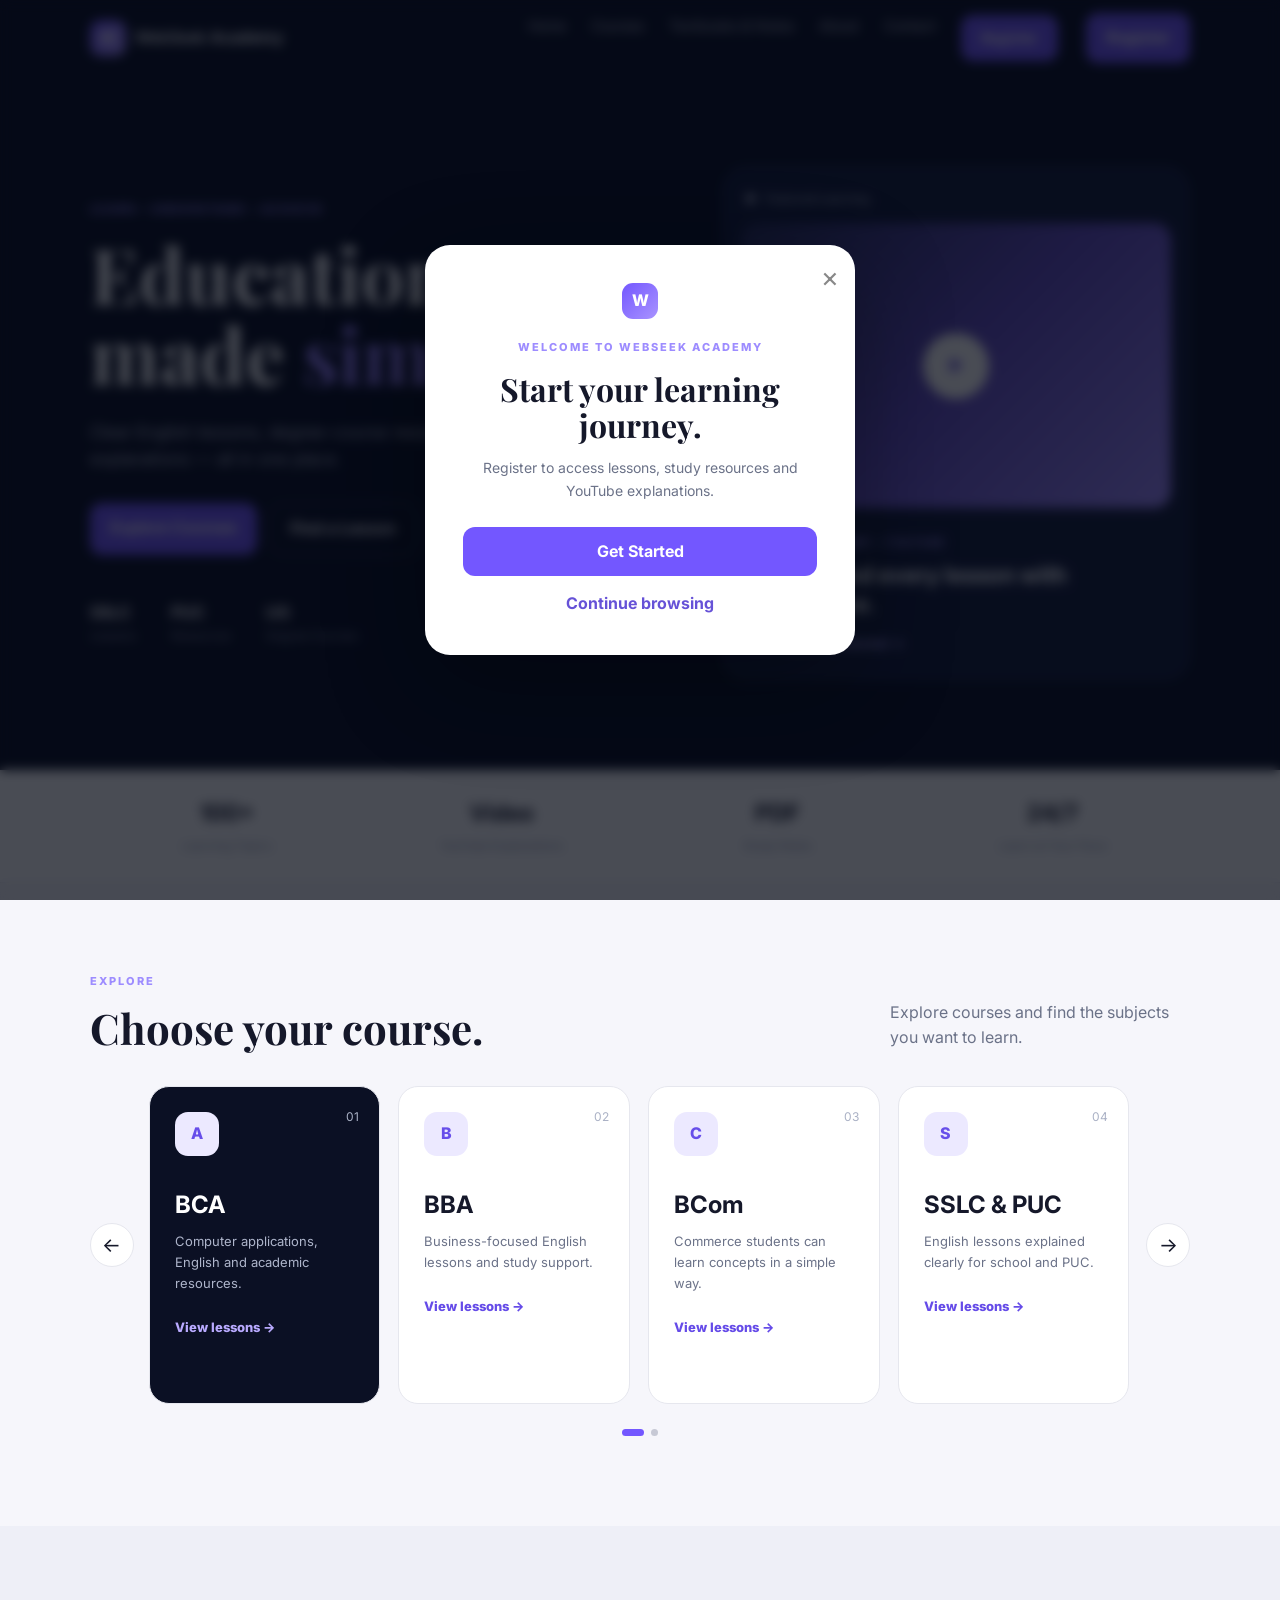
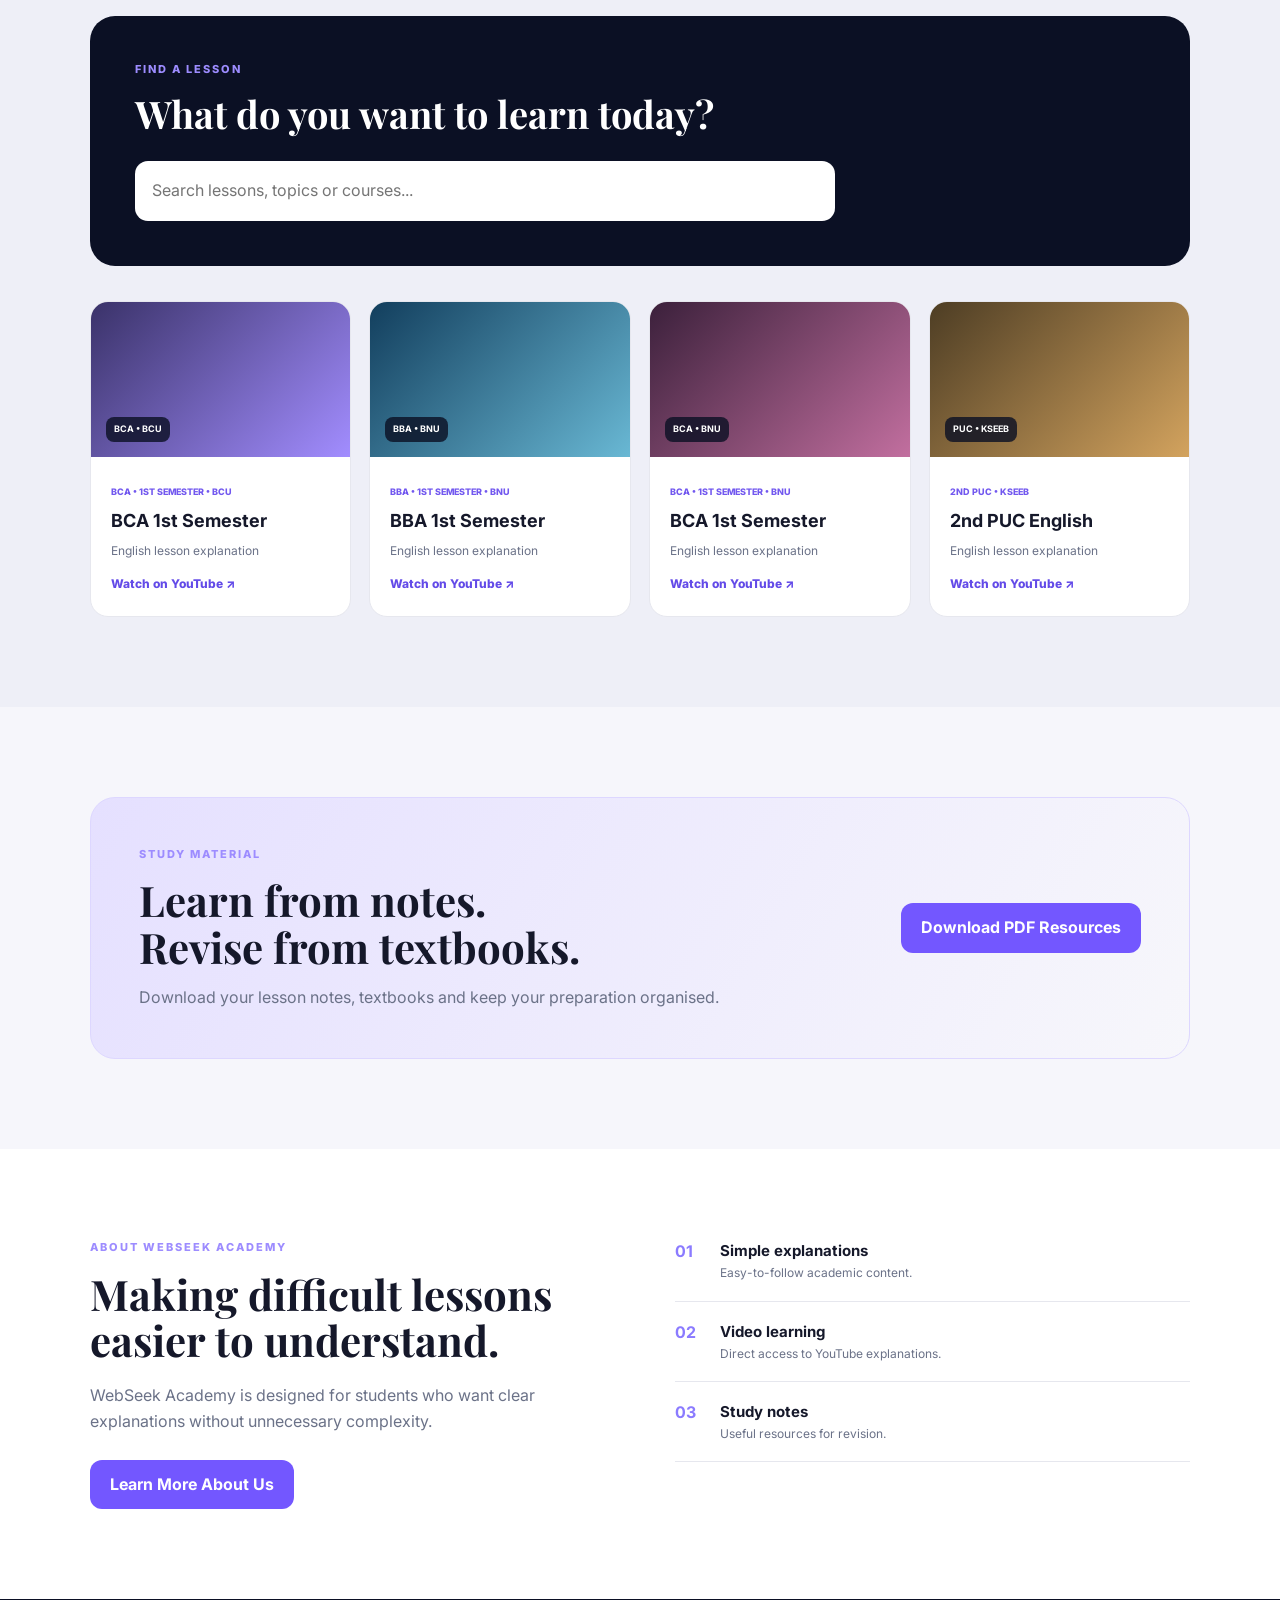
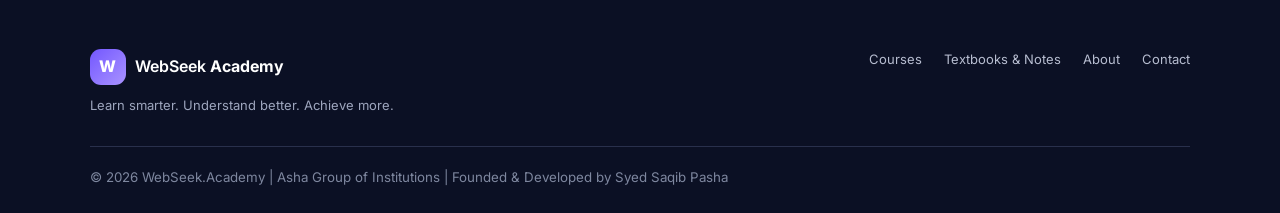
==== commit d2109fff: "Edited" ====
--- a/index.html
+++ b/index.html
@@ -45,16 +45,16 @@
         and YouTube explanations.
       </p>
 
-     <a
-    href="https://forms.gle/DsPG3nHi7dz6tWBp7"
-    target="_blank"
-    rel="noopener noreferrer"
-    class="btn nav-btn"
-    id="navRegister"
-><h3>
-    Get Started</h3>
-</a>
-<br>
+      <a
+        href="https://forms.gle/DsPG3nHi7dz6tWBp7"
+        target="_blank"
+        rel="noopener noreferrer"
+        class="btn primary full"
+        id="registerBtn"
+      >
+        Get Started
+      </a>
+
       <button
         class="text-btn"
         id="continueBtn"
@@ -91,22 +91,31 @@
 
       <a href="textbook.html">Textbooks & Notes</a>
 
-     
-
       <a href="about.html">About</a>
 
       <a href="contact.html">Contact</a>
 
+      <a
+        href="https://forms.gle/DsPG3nHi7dz6tWBp7"
+        target="_blank"
+        rel="noopener noreferrer"
+        class="btn nav-btn"
+        id="navRegisterMobile"
+      >
+        Register
+      </a>
+
     </nav>
-<a
-    href="https://forms.gle/DsPG3nHi7dz6tWBp7"
-    target="_blank"
-    rel="noopener noreferrer"
-    class="btn nav-btn"
-    id="navRegister"
->
-    Register
-</a>
+
+    <a
+      href="https://forms.gle/DsPG3nHi7dz6tWBp7"
+      target="_blank"
+      rel="noopener noreferrer"
+      class="btn nav-btn desktop-only"
+      id="navRegister"
+    >
+      Register
+    </a>
 
     <button
       class="menu"
@@ -938,14 +947,13 @@
           </p>
 
         </div>
-<a href="textbook.html">
-        <button
-          class="btn primary"
-          
-        >
-          Download  PDF Resources
-        </button>
-</a>
+
+        <a href="textbook.html">
+          <button class="btn primary">
+            Download PDF Resources
+          </button>
+        </a>
+
       </div>
 
     </section>
@@ -1044,8 +1052,6 @@
 
       <a href="textbook.html">Textbooks & Notes</a>
 
-     
-
       <a href="about.html">About</a>
 
       <a href="contact.html">Contact</a>
@@ -1054,12 +1060,12 @@
 
 
     <small>
-     © 2026 WebSeek.Academy | Asha Group of Institutions | Founded & Developed by Syed Saqib Pasha
+      © 2026 WebSeek.Academy | Asha Group of Institutions | Founded & Developed by Syed Saqib Pasha
     </small>
 
-
+  </footer>
 
   <script src="script.js"></script>
 
 </body>
-</html>+</html>
